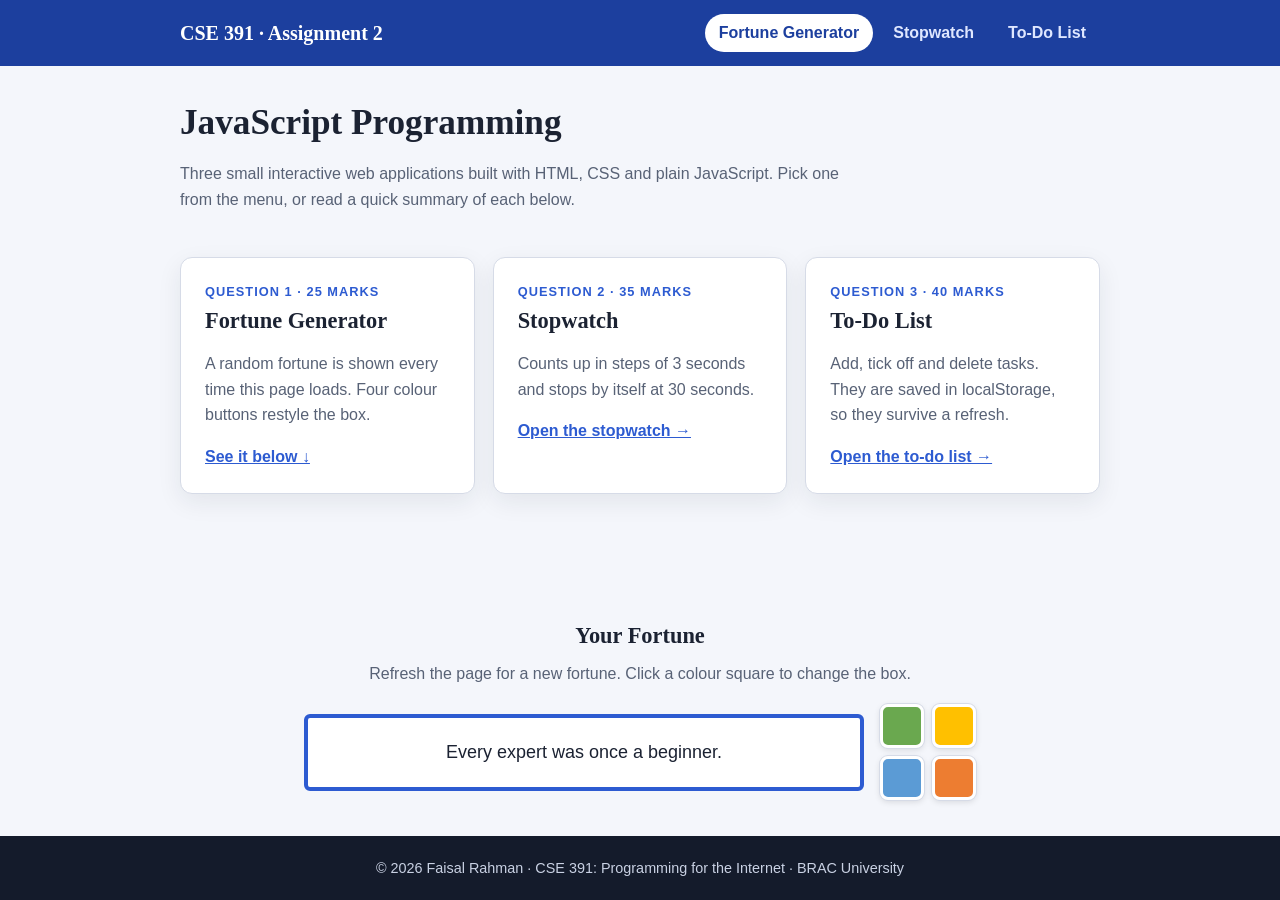
==== index.html @ e9e0e711 "Add files via upload" ====
<!DOCTYPE html>
<html lang="en">
<head>
  <meta charset="utf-8">
  <meta name="viewport" content="width=device-width, initial-scale=1.0">
  <meta name="author" content="Faisal Rahman">
  <title>Fortune Generator | CSE 391 Assignment 2</title>
  <link rel="stylesheet" href="css/style.css">
</head>

<body>

  <!-- ===================== HEADER + NAVIGATION ===================== -->
  <header class="site-header">
    <div class="header-inner">
      <a href="index.html" class="site-title">CSE 391 &middot; Assignment 2</a>
      <nav>
        <ul class="nav-list">
          <li><a href="index.html" class="active">Fortune Generator</a></li>
          <li><a href="stopwatch.html">Stopwatch</a></li>
          <li><a href="todo.html">To-Do List</a></li>
        </ul>
      </nav>
    </div>
  </header>

  <!-- ===================== MAIN CONTENT ===================== -->
  <main>

    <section class="page-intro">
      <h1>JavaScript Programming</h1>
      <p>Three small interactive web applications built with HTML, CSS and plain JavaScript.
         Pick one from the menu, or read a quick summary of each below.</p>
    </section>

    <section class="task-cards">
      <div class="card">
        <p class="card-label">Question 1 &middot; 25 marks</p>
        <h2>Fortune Generator</h2>
        <p>A random fortune is shown every time this page loads. Four colour buttons restyle the box.</p>
        <a href="#fortune">See it below &darr;</a>
      </div>
      <div class="card">
        <p class="card-label">Question 2 &middot; 35 marks</p>
        <h2>Stopwatch</h2>
        <p>Counts up in steps of 3 seconds and stops by itself at 30 seconds.</p>
        <a href="stopwatch.html">Open the stopwatch &rarr;</a>
      </div>
      <div class="card">
        <p class="card-label">Question 3 &middot; 40 marks</p>
        <h2>To-Do List</h2>
        <p>Add, tick off and delete tasks. They are saved in localStorage, so they survive a refresh.</p>
        <a href="todo.html">Open the to-do list &rarr;</a>
      </div>
    </section>

    <!-- ===== Question 1: the fortune box, placed just above the footer ===== -->
    <section class="fortune-section" id="fortune">
      <h2>Your Fortune</h2>
      <p class="hint">Refresh the page for a new fortune. Click a colour square to change the box.</p>

      <div class="fortune-row">
        <!-- JavaScript (js/fortune.js) puts the random fortune inside this box -->
        <div id="fortune-box" class="fortune-box">Loading your fortune...</div>

        <!-- The four colour buttons that sit beside the box -->
        <div class="color-buttons">
          <button type="button" id="green-button" class="color-button" title="Green style" aria-label="Green style"></button>
          <button type="button" id="yellow-button" class="color-button" title="Yellow style" aria-label="Yellow style"></button>
          <button type="button" id="blue-button" class="color-button" title="Blue style" aria-label="Blue style"></button>
          <button type="button" id="orange-button" class="color-button" title="Orange style" aria-label="Orange style"></button>
        </div>
      </div>
    </section>

  </main>

  <!-- ===================== FOOTER ===================== -->
  <footer>
    <p>&copy; 2026 Faisal Rahman &middot; CSE 391: Programming for the Internet &middot; BRAC University</p>
  </footer>

  <!-- The script is loaded last, so every element above already exists when it runs -->
  <script src="js/fortune.js"></script>
</body>
</html>
---- css/style.css ----
/* =============================================================
   style.css: external stylesheet shared by all three pages
   CSE 391 / Assignment 2 / JavaScript Programming
   ============================================================= */

/* ---------- 1. Colours used across the site ---------- */
:root {
  --bg: #f4f6fb;          /* light page background */
  --surface: #ffffff;
  --text: #1b2232;
  --muted: #586276;
  --accent: #2d5bd1;
  --accent-dark: #1c429f;
  --border: #d6dbe7;
  --header-bg: #1c3f9e;
  --footer-bg: #141b2b;
  --green: #1d7f53;
  --red: #c0392b;
  --grey: #586276;
  --shadow: 0 8px 24px rgba(27, 34, 50, 0.08);
}

/* ---------- 2. Base ---------- */
* {
  box-sizing: border-box;
}

/* The body is a column: header, main, footer.
   main grows to fill the space, which keeps the footer at the bottom. */
body {
  margin: 0;
  min-height: 100vh;
  display: flex;
  flex-direction: column;
  background-color: var(--bg);
  color: var(--text);
  font-family: "Segoe UI", Arial, sans-serif;
  font-size: 16px;
  line-height: 1.6;
}

h1, h2 {
  font-family: Georgia, "Times New Roman", serif;
  line-height: 1.2;
  margin: 0 0 0.5em;
}

h1 {
  font-size: 2.2em;
}

h2 {
  font-size: 1.4em;
}

a {
  color: var(--accent);
  font-weight: 600;
}

a:hover {
  color: var(--accent-dark);
}

/* Hides a label visually but keeps it for screen readers */
.visually-hidden {
  position: absolute;
  width: 1px;
  height: 1px;
  overflow: hidden;
  clip: rect(0 0 0 0);
  white-space: nowrap;
}

/* ---------- 3. Header and navigation ---------- */
.site-header {
  background-color: var(--header-bg);
}

.header-inner {
  max-width: 960px;
  margin: 0 auto;
  padding: 14px 20px;
  display: flex;
  flex-wrap: wrap;
  align-items: center;
  justify-content: space-between;
  gap: 10px;
}

.site-title {
  font-family: Georgia, "Times New Roman", serif;
  font-size: 1.25em;
  color: #ffffff;
  text-decoration: none;
}

.site-title:hover {
  color: #ffffff;
}

.nav-list {
  list-style: none;
  margin: 0;
  padding: 0;
  display: flex;
  flex-wrap: wrap;
  gap: 6px;
}

.nav-list a {
  display: block;
  padding: 6px 14px;
  border-radius: 999px;
  color: #dfe7ff;
  text-decoration: none;
}

.nav-list a:hover {
  background-color: rgba(255, 255, 255, 0.15);
  color: #ffffff;
}

/* The link of the page you are on */
.nav-list a.active {
  background-color: #ffffff;
  color: var(--header-bg);
}

/* ---------- 4. Main content ---------- */
main {
  flex: 1;
  width: 100%;
  max-width: 960px;
  margin: 0 auto;
  padding: 36px 20px;
  display: flex;
  flex-direction: column;
}

.page-intro {
  margin-bottom: 28px;
}

.page-intro p {
  max-width: 660px;
  color: var(--muted);
}

/* Small "Question 1 · 25 marks" label above a heading */
.page-intro .card-label,
.card .card-label {
  margin: 0 0 6px;
  font-size: 0.8em;
  font-weight: 700;
  letter-spacing: 0.08em;
  text-transform: uppercase;
  color: var(--accent);
}

.card {
  background-color: var(--surface);
  border: 1px solid var(--border);
  border-radius: 12px;
  padding: 24px;
  box-shadow: var(--shadow);
}

.card p {
  color: var(--muted);
}

/* Three summary cards on the home page */
.task-cards {
  display: grid;
  grid-template-columns: repeat(auto-fit, minmax(240px, 1fr));
  gap: 18px;
}

/* ---------- 5. Buttons ---------- */
.btn {
  padding: 10px 22px;
  border: none;
  border-radius: 8px;
  font: inherit;
  font-weight: 600;
  color: #ffffff;
  cursor: pointer;
}

.btn:hover {
  filter: brightness(1.12);
}

.btn:focus-visible,
.color-button:focus-visible {
  outline: 3px solid var(--text);
  outline-offset: 2px;
}

.btn-start  { background-color: var(--green); }
.btn-stop   { background-color: var(--red); }
.btn-reset  { background-color: var(--grey); }
.btn-add    { background-color: var(--accent); }

/* ---------- 6. Question 1: Fortune Generator ---------- */

/* margin-top: auto pushes this section down so it sits just above the footer */
.fortune-section {
  margin-top: auto;
  padding-top: 48px;
  text-align: center;
}

.hint {
  margin: 0 0 18px;
  color: var(--muted);
}

/* The box and the buttons side by side, centred */
.fortune-row {
  display: flex;
  justify-content: center;
  align-items: center;
  flex-wrap: wrap;
  gap: 16px;
}

/* Starting look of the box; the colour buttons change it from JavaScript */
.fortune-box {
  flex: 0 1 560px;
  padding: 20px 26px;
  border: 4px solid var(--accent);
  border-radius: 6px;
  background-color: #ffffff;
  color: var(--text);
  font-family: "Segoe UI", Arial, sans-serif;
  font-size: 18px;
  transition: color 0.3s, background-color 0.3s, border-color 0.3s, font-size 0.3s;
}

/* The four colour squares in a 2 x 2 grid */
.color-buttons {
  display: grid;
  grid-template-columns: repeat(2, 44px);
  gap: 8px;
}

.color-button {
  width: 44px;
  height: 44px;
  border: 3px solid #ffffff;
  border-radius: 8px;
  box-shadow: 0 0 0 1px var(--border), 0 2px 6px rgba(0, 0, 0, 0.12);
  cursor: pointer;
  transition: transform 0.15s;
}

.color-button:hover {
  transform: scale(1.1);
}

#green-button  { background-color: #6aa84f; }
#yellow-button { background-color: #ffc000; }
#blue-button   { background-color: #5b9bd5; }
#orange-button { background-color: #ed7d31; }

/* ---------- 7. Question 2: Stopwatch ---------- */
.stopwatch {
  width: 100%;
  max-width: 440px;
  margin: 0 auto;
  text-align: center;
}

.time-display {
  font-family: Consolas, "Courier New", monospace;
  font-size: 96px;
  font-weight: 700;
  line-height: 1;
  color: var(--accent-dark);
}

.time-unit {
  margin: 4px 0 0;
  font-size: 0.85em;
  letter-spacing: 0.12em;
  text-transform: uppercase;
}

.status {
  min-height: 1.6em;
  margin: 18px 0;
}

.controls {
  display: flex;
  justify-content: center;
  flex-wrap: wrap;
  gap: 10px;
}

/* ---------- 8. Question 3: To-Do List ---------- */
.todo {
  width: 100%;
  max-width: 600px;
  margin: 0 auto;
}

.task-form {
  display: flex;
  gap: 8px;
}

.task-form input {
  flex: 1;
  min-width: 0;
  padding: 10px 12px;
  border: 2px solid var(--border);
  border-radius: 8px;
  font: inherit;
}

.task-form input:focus {
  outline: none;
  border-color: var(--accent);
}

.task-count {
  margin: 16px 0 8px;
  font-size: 0.9em;
}

.task-list {
  list-style: none;
  margin: 0;
  padding: 0;
}

.task-list li {
  display: flex;
  align-items: center;
  gap: 10px;
  margin-bottom: 8px;
  padding: 10px 12px;
  border: 1px solid var(--border);
  border-radius: 8px;
  background-color: var(--surface);
}

.task-list label {
  flex: 1;
  display: flex;
  align-items: center;
  gap: 10px;
  cursor: pointer;
  overflow-wrap: anywhere;
}

.task-list input[type="checkbox"] {
  width: 18px;
  height: 18px;
  flex-shrink: 0;
  accent-color: var(--green);
  cursor: pointer;
}

/* A completed task: crossed out and faded */
.task-list li.completed span {
  text-decoration: line-through;
  color: var(--muted);
}

.btn-delete {
  padding: 4px 12px;
  border: 1px solid var(--red);
  background-color: transparent;
  color: var(--red);
  font-size: 0.9em;
}

.btn-delete:hover {
  background-color: var(--red);
  color: #ffffff;
  filter: none;
}

.empty-message {
  margin: 8px 0 0;
  padding: 20px;
  border: 2px dashed var(--border);
  border-radius: 8px;
  text-align: center;
}

/* ---------- 9. Footer ---------- */
footer {
  background-color: var(--footer-bg);
  color: #c9d1e3;
  text-align: center;
  padding: 6px 20px;
  font-size: 0.9em;
}

/* ---------- 10. Small screens ---------- */
@media (max-width: 600px) {
  h1 {
    font-size: 1.8em;
  }

  /* Put the four colour squares in one row under the box */
  .color-buttons {
    grid-template-columns: repeat(4, 44px);
  }

  .time-display {
    font-size: 72px;
  }
}
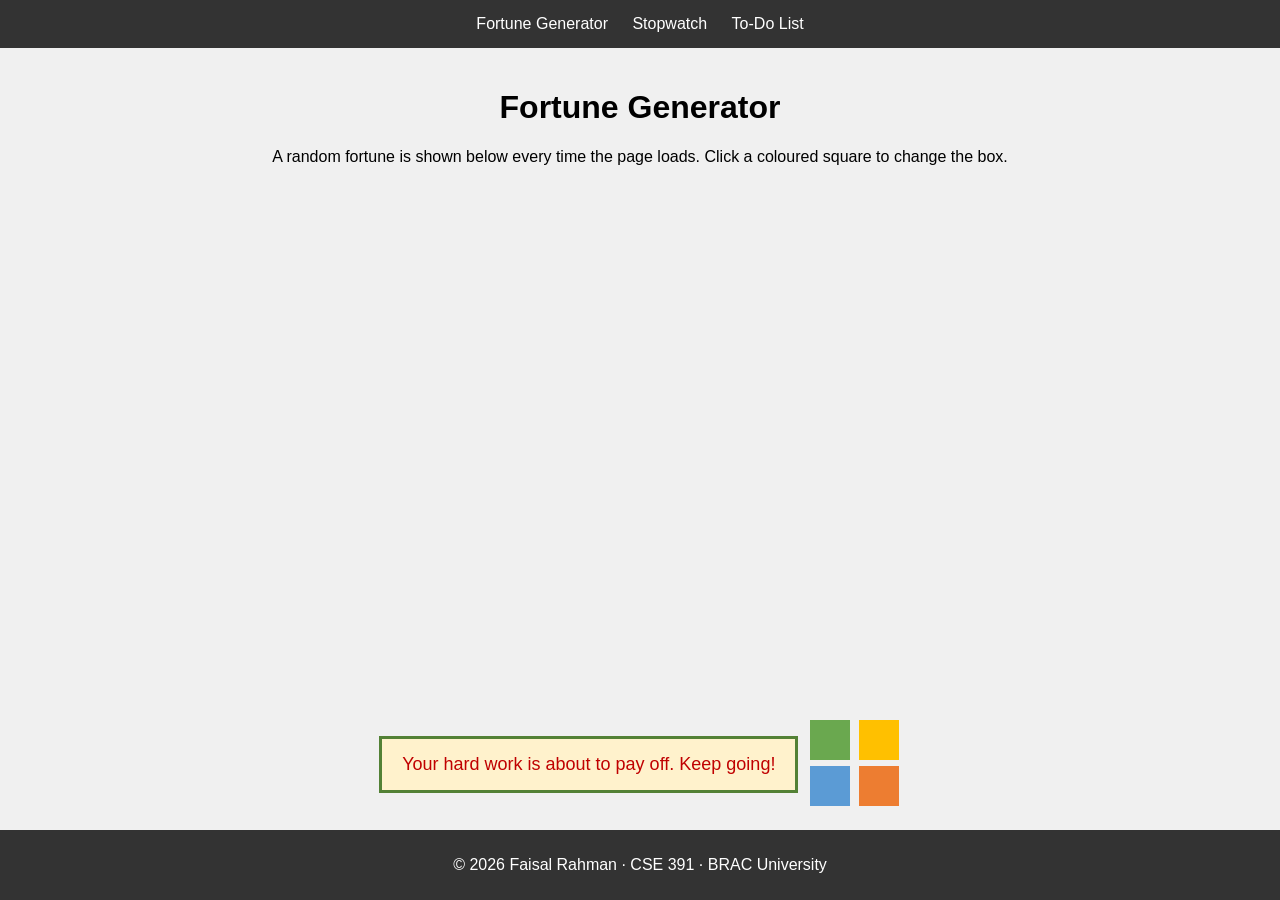
==== commit 0d801b8d: "Simplify pages, CSS and JS to only what the assignment requires - Cut style.css from 419 to ~100 lin" ====
--- a/index.html
+++ b/index.html
@@ -3,84 +3,44 @@
 <head>
   <meta charset="utf-8">
   <meta name="viewport" content="width=device-width, initial-scale=1.0">
-  <meta name="author" content="Faisal Rahman">
-  <title>Fortune Generator | CSE 391 Assignment 2</title>
+  <title>Fortune Generator</title>
   <link rel="stylesheet" href="css/style.css">
 </head>
-
 <body>
 
-  <!-- ===================== HEADER + NAVIGATION ===================== -->
-  <header class="site-header">
-    <div class="header-inner">
-      <a href="index.html" class="site-title">CSE 391 &middot; Assignment 2</a>
-      <nav>
-        <ul class="nav-list">
-          <li><a href="index.html" class="active">Fortune Generator</a></li>
-          <li><a href="stopwatch.html">Stopwatch</a></li>
-          <li><a href="todo.html">To-Do List</a></li>
-        </ul>
-      </nav>
-    </div>
-  </header>
+  <nav>
+    <a href="index.html">Fortune Generator</a>
+    <a href="stopwatch.html">Stopwatch</a>
+    <a href="todo.html">To-Do List</a>
+  </nav>
 
-  <!-- ===================== MAIN CONTENT ===================== -->
   <main>
-
-    <section class="page-intro">
-      <h1>JavaScript Programming</h1>
-      <p>Three small interactive web applications built with HTML, CSS and plain JavaScript.
-         Pick one from the menu, or read a quick summary of each below.</p>
-    </section>
-
-    <section class="task-cards">
-      <div class="card">
-        <p class="card-label">Question 1 &middot; 25 marks</p>
-        <h2>Fortune Generator</h2>
-        <p>A random fortune is shown every time this page loads. Four colour buttons restyle the box.</p>
-        <a href="#fortune">See it below &darr;</a>
-      </div>
-      <div class="card">
-        <p class="card-label">Question 2 &middot; 35 marks</p>
-        <h2>Stopwatch</h2>
-        <p>Counts up in steps of 3 seconds and stops by itself at 30 seconds.</p>
-        <a href="stopwatch.html">Open the stopwatch &rarr;</a>
-      </div>
-      <div class="card">
-        <p class="card-label">Question 3 &middot; 40 marks</p>
-        <h2>To-Do List</h2>
-        <p>Add, tick off and delete tasks. They are saved in localStorage, so they survive a refresh.</p>
-        <a href="todo.html">Open the to-do list &rarr;</a>
-      </div>
-    </section>
-
-    <!-- ===== Question 1: the fortune box, placed just above the footer ===== -->
-    <section class="fortune-section" id="fortune">
-      <h2>Your Fortune</h2>
-      <p class="hint">Refresh the page for a new fortune. Click a colour square to change the box.</p>
-
-      <div class="fortune-row">
-        <!-- JavaScript (js/fortune.js) puts the random fortune inside this box -->
-        <div id="fortune-box" class="fortune-box">Loading your fortune...</div>
-
-        <!-- The four colour buttons that sit beside the box -->
-        <div class="color-buttons">
-          <button type="button" id="green-button" class="color-button" title="Green style" aria-label="Green style"></button>
-          <button type="button" id="yellow-button" class="color-button" title="Yellow style" aria-label="Yellow style"></button>
-          <button type="button" id="blue-button" class="color-button" title="Blue style" aria-label="Blue style"></button>
-          <button type="button" id="orange-button" class="color-button" title="Orange style" aria-label="Orange style"></button>
-        </div>
-      </div>
-    </section>
-
+    <h1>Fortune Generator</h1>
+    <p>A random fortune is shown below every time the page loads. Click a coloured square to change the box.</p>
   </main>
 
-  <!-- ===================== FOOTER ===================== -->
+  <!-- Question 1: the fortune box with four buttons beside it, just above the footer -->
+  <div class="fortune-row">
+    <!-- js/fortune.js puts the random fortune inside this box -->
+    <div id="fortune-box">Loading your fortune...</div>
+
+    <!-- The four colour buttons, two per row -->
+    <div>
+      <div>
+        <button id="green-button" class="color-button" title="Green"></button>
+        <button id="yellow-button" class="color-button" title="Yellow"></button>
+      </div>
+      <div>
+        <button id="blue-button" class="color-button" title="Blue"></button>
+        <button id="orange-button" class="color-button" title="Orange"></button>
+      </div>
+    </div>
+  </div>
+
   <footer>
-    <p>&copy; 2026 Faisal Rahman &middot; CSE 391: Programming for the Internet &middot; BRAC University</p>
+    <p>&copy; 2026 Faisal Rahman &middot; CSE 391 &middot; BRAC University</p>
   </footer>
 
-  <!-- The script is loaded last, so every element above already exists when it runs -->
   <script src="js/fortune.js"></script>
 </body>
 </html>
--- a/css/style.css
+++ b/css/style.css
@@ -1,263 +1,73 @@
-/* =============================================================
-   style.css: external stylesheet shared by all three pages
-   CSE 391 / Assignment 2 / JavaScript Programming
-   ============================================================= */
+/* style.css: one stylesheet shared by all three pages */
 
-/* ---------- 1. Colours used across the site ---------- */
-:root {
-  --bg: #f4f6fb;          /* light page background */
-  --surface: #ffffff;
-  --text: #1b2232;
-  --muted: #586276;
-  --accent: #2d5bd1;
-  --accent-dark: #1c429f;
-  --border: #d6dbe7;
-  --header-bg: #1c3f9e;
-  --footer-bg: #141b2b;
-  --green: #1d7f53;
-  --red: #c0392b;
-  --grey: #586276;
-  --shadow: 0 8px 24px rgba(27, 34, 50, 0.08);
-}
-
-/* ---------- 2. Base ---------- */
-* {
-  box-sizing: border-box;
-}
-
-/* The body is a column: header, main, footer.
-   main grows to fill the space, which keeps the footer at the bottom. */
+/* Page is a column: nav, main, (fortune box), footer.
+   main grows to fill the empty space, which pushes the footer to the bottom. */
 body {
   margin: 0;
   min-height: 100vh;
   display: flex;
   flex-direction: column;
-  background-color: var(--bg);
-  color: var(--text);
-  font-family: "Segoe UI", Arial, sans-serif;
-  font-size: 16px;
-  line-height: 1.6;
+  font-family: Arial, sans-serif;
+  background-color: #f0f0f0;
 }
 
-h1, h2 {
-  font-family: Georgia, "Times New Roman", serif;
-  line-height: 1.2;
-  margin: 0 0 0.5em;
+main {
+  flex: 1;
+  padding: 20px;
+  text-align: center;
 }
 
-h1 {
-  font-size: 2.2em;
+/* ---------- Navigation and footer ---------- */
+nav {
+  background-color: #333333;
+  padding: 15px;
+  text-align: center;
 }
 
-h2 {
-  font-size: 1.4em;
-}
-
-a {
-  color: var(--accent);
-  font-weight: 600;
-}
-
-a:hover {
-  color: var(--accent-dark);
-}
-
-/* Hides a label visually but keeps it for screen readers */
-.visually-hidden {
-  position: absolute;
-  width: 1px;
-  height: 1px;
-  overflow: hidden;
-  clip: rect(0 0 0 0);
-  white-space: nowrap;
-}
-
-/* ---------- 3. Header and navigation ---------- */
-.site-header {
-  background-color: var(--header-bg);
-}
-
-.header-inner {
-  max-width: 960px;
-  margin: 0 auto;
-  padding: 14px 20px;
-  display: flex;
-  flex-wrap: wrap;
-  align-items: center;
-  justify-content: space-between;
-  gap: 10px;
-}
-
-.site-title {
-  font-family: Georgia, "Times New Roman", serif;
-  font-size: 1.25em;
-  color: #ffffff;
+nav a {
+  color: white;
+  margin: 0 10px;
   text-decoration: none;
 }
 
-.site-title:hover {
-  color: #ffffff;
+footer {
+  background-color: #333333;
+  color: white;
+  text-align: center;
+  padding: 10px;
 }
 
-.nav-list {
-  list-style: none;
-  margin: 0;
-  padding: 0;
-  display: flex;
-  flex-wrap: wrap;
-  gap: 6px;
-}
-
-.nav-list a {
-  display: block;
-  padding: 6px 14px;
-  border-radius: 999px;
-  color: #dfe7ff;
-  text-decoration: none;
-}
-
-.nav-list a:hover {
-  background-color: rgba(255, 255, 255, 0.15);
-  color: #ffffff;
-}
-
-/* The link of the page you are on */
-.nav-list a.active {
-  background-color: #ffffff;
-  color: var(--header-bg);
-}
-
-/* ---------- 4. Main content ---------- */
-main {
-  flex: 1;
-  width: 100%;
-  max-width: 960px;
-  margin: 0 auto;
-  padding: 36px 20px;
-  display: flex;
-  flex-direction: column;
-}
-
-.page-intro {
-  margin-bottom: 28px;
-}
-
-.page-intro p {
-  max-width: 660px;
-  color: var(--muted);
-}
-
-/* Small "Question 1 · 25 marks" label above a heading */
-.page-intro .card-label,
-.card .card-label {
-  margin: 0 0 6px;
-  font-size: 0.8em;
-  font-weight: 700;
-  letter-spacing: 0.08em;
-  text-transform: uppercase;
-  color: var(--accent);
-}
-
-.card {
-  background-color: var(--surface);
-  border: 1px solid var(--border);
-  border-radius: 12px;
-  padding: 24px;
-  box-shadow: var(--shadow);
-}
-
-.card p {
-  color: var(--muted);
-}
-
-/* Three summary cards on the home page */
-.task-cards {
-  display: grid;
-  grid-template-columns: repeat(auto-fit, minmax(240px, 1fr));
-  gap: 18px;
-}
-
-/* ---------- 5. Buttons ---------- */
-.btn {
-  padding: 10px 22px;
-  border: none;
-  border-radius: 8px;
-  font: inherit;
-  font-weight: 600;
-  color: #ffffff;
+button {
+  padding: 8px 16px;
   cursor: pointer;
 }
 
-.btn:hover {
-  filter: brightness(1.12);
-}
+/* ---------- Question 1: Fortune Generator ---------- */
 
-.btn:focus-visible,
-.color-button:focus-visible {
-  outline: 3px solid var(--text);
-  outline-offset: 2px;
-}
-
-.btn-start  { background-color: var(--green); }
-.btn-stop   { background-color: var(--red); }
-.btn-reset  { background-color: var(--grey); }
-.btn-add    { background-color: var(--accent); }
-
-/* ---------- 6. Question 1: Fortune Generator ---------- */
-
-/* margin-top: auto pushes this section down so it sits just above the footer */
-.fortune-section {
-  margin-top: auto;
-  padding-top: 48px;
-  text-align: center;
-}
-
-.hint {
-  margin: 0 0 18px;
-  color: var(--muted);
-}
-
-/* The box and the buttons side by side, centred */
+/* Fortune box and colour buttons side by side, centred */
 .fortune-row {
   display: flex;
   justify-content: center;
   align-items: center;
-  flex-wrap: wrap;
-  gap: 16px;
+  gap: 10px;
+  padding: 20px;
 }
 
-/* Starting look of the box; the colour buttons change it from JavaScript */
-.fortune-box {
-  flex: 0 1 560px;
-  padding: 20px 26px;
-  border: 4px solid var(--accent);
-  border-radius: 6px;
-  background-color: #ffffff;
-  color: var(--text);
-  font-family: "Segoe UI", Arial, sans-serif;
+/* Starting look of the box (JavaScript changes it when a colour button is clicked) */
+#fortune-box {
+  padding: 15px 20px;
+  border: 3px solid #538135;
+  background-color: #fff2cc;
+  color: #c00000;
   font-size: 18px;
-  transition: color 0.3s, background-color 0.3s, border-color 0.3s, font-size 0.3s;
-}
-
-/* The four colour squares in a 2 x 2 grid */
-.color-buttons {
-  display: grid;
-  grid-template-columns: repeat(2, 44px);
-  gap: 8px;
 }
 
 .color-button {
-  width: 44px;
-  height: 44px;
-  border: 3px solid #ffffff;
-  border-radius: 8px;
-  box-shadow: 0 0 0 1px var(--border), 0 2px 6px rgba(0, 0, 0, 0.12);
-  cursor: pointer;
-  transition: transform 0.15s;
-}
-
-.color-button:hover {
-  transform: scale(1.1);
+  width: 40px;
+  height: 40px;
+  padding: 0;
+  border: none;
+  margin: 2px;
 }
 
 #green-button  { background-color: #6aa84f; }
@@ -265,155 +75,33 @@
 #blue-button   { background-color: #5b9bd5; }
 #orange-button { background-color: #ed7d31; }
 
-/* ---------- 7. Question 2: Stopwatch ---------- */
-.stopwatch {
-  width: 100%;
-  max-width: 440px;
-  margin: 0 auto;
-  text-align: center;
+/* ---------- Question 2: Stopwatch ---------- */
+#time-display {
+  font-size: 60px;
+  font-weight: bold;
 }
 
-.time-display {
-  font-family: Consolas, "Courier New", monospace;
-  font-size: 96px;
-  font-weight: 700;
-  line-height: 1;
-  color: var(--accent-dark);
+/* ---------- Question 3: To-Do List ---------- */
+#task-input {
+  padding: 8px;
+  width: 250px;
 }
 
-.time-unit {
-  margin: 4px 0 0;
-  font-size: 0.85em;
-  letter-spacing: 0.12em;
-  text-transform: uppercase;
-}
-
-.status {
-  min-height: 1.6em;
-  margin: 18px 0;
-}
-
-.controls {
-  display: flex;
-  justify-content: center;
-  flex-wrap: wrap;
-  gap: 10px;
-}
-
-/* ---------- 8. Question 3: To-Do List ---------- */
-.todo {
-  width: 100%;
-  max-width: 600px;
-  margin: 0 auto;
-}
-
-.task-form {
-  display: flex;
-  gap: 8px;
-}
-
-.task-form input {
-  flex: 1;
-  min-width: 0;
-  padding: 10px 12px;
-  border: 2px solid var(--border);
-  border-radius: 8px;
-  font: inherit;
-}
-
-.task-form input:focus {
-  outline: none;
-  border-color: var(--accent);
-}
-
-.task-count {
-  margin: 16px 0 8px;
-  font-size: 0.9em;
-}
-
-.task-list {
+#task-list {
   list-style: none;
-  margin: 0;
   padding: 0;
 }
 
-.task-list li {
-  display: flex;
-  align-items: center;
-  gap: 10px;
-  margin-bottom: 8px;
-  padding: 10px 12px;
-  border: 1px solid var(--border);
-  border-radius: 8px;
-  background-color: var(--surface);
+#task-list li {
+  margin: 10px 0;
 }
 
-.task-list label {
-  flex: 1;
-  display: flex;
-  align-items: center;
-  gap: 10px;
-  cursor: pointer;
-  overflow-wrap: anywhere;
+#task-list span {
+  margin: 0 10px;
 }
 
-.task-list input[type="checkbox"] {
-  width: 18px;
-  height: 18px;
-  flex-shrink: 0;
-  accent-color: var(--green);
-  cursor: pointer;
+/* A completed task is crossed out */
+.done {
+  text-decoration: line-through;
+  color: gray;
 }
-
-/* A completed task: crossed out and faded */
-.task-list li.completed span {
-  text-decoration: line-through;
-  color: var(--muted);
-}
-
-.btn-delete {
-  padding: 4px 12px;
-  border: 1px solid var(--red);
-  background-color: transparent;
-  color: var(--red);
-  font-size: 0.9em;
-}
-
-.btn-delete:hover {
-  background-color: var(--red);
-  color: #ffffff;
-  filter: none;
-}
-
-.empty-message {
-  margin: 8px 0 0;
-  padding: 20px;
-  border: 2px dashed var(--border);
-  border-radius: 8px;
-  text-align: center;
-}
-
-/* ---------- 9. Footer ---------- */
-footer {
-  background-color: var(--footer-bg);
-  color: #c9d1e3;
-  text-align: center;
-  padding: 6px 20px;
-  font-size: 0.9em;
-}
-
-/* ---------- 10. Small screens ---------- */
-@media (max-width: 600px) {
-  h1 {
-    font-size: 1.8em;
-  }
-
-  /* Put the four colour squares in one row under the box */
-  .color-buttons {
-    grid-template-columns: repeat(4, 44px);
-  }
-
-  .time-display {
-    font-size: 72px;
-  }
-}
